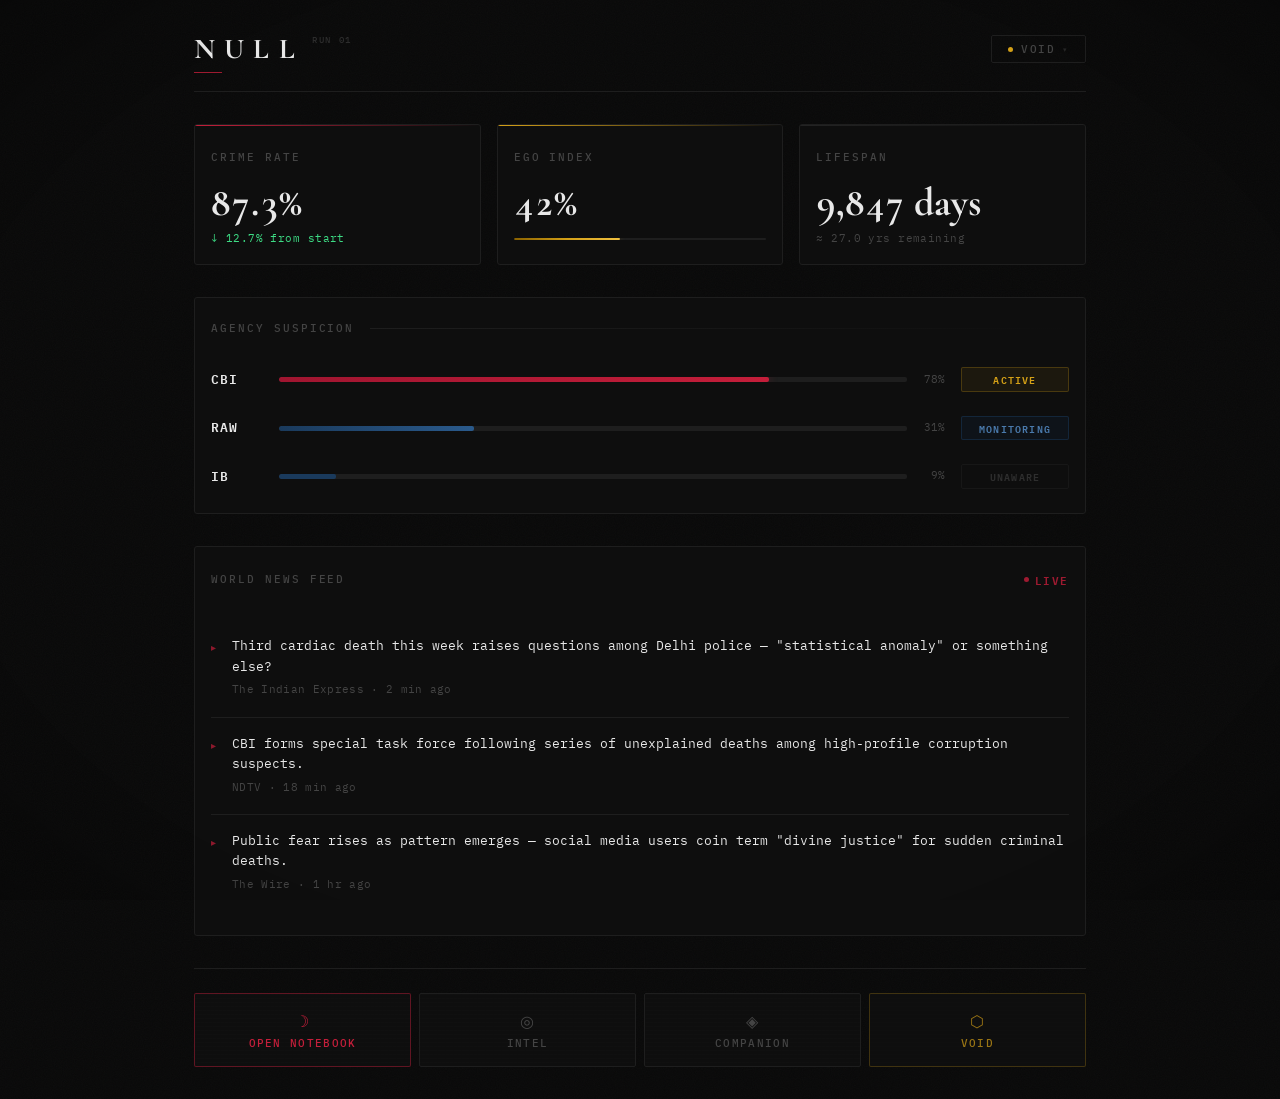
==== index.html @ f7ef2979 "init: project structure" ====
<!DOCTYPE html>
<html lang="en">

<head>
  <meta charset="UTF-8">
  <meta name="viewport" content="width=device-width, initial-scale=1.0">
  <meta name="description"
    content="NULL — A browser-based psychological thriller. Discover the notebook that kills. Reduce global crime. Evade the world's intelligence agencies.">
  <title>NULL — A Notebook Thriller</title>

  <!-- Preconnect for Google Fonts -->
  <link rel="preconnect" href="https://fonts.googleapis.com">
  <link rel="preconnect" href="https://fonts.gstatic.com" crossorigin>

  <!-- Stylesheets -->
  <link rel="stylesheet" href="style/main.css">
  <link rel="stylesheet" href="style/dashboard.css">
  <link rel="stylesheet" href="style/notebook.css">
  <link rel="stylesheet" href="style/intel.css">

  <!-- Inline SVG favicon — N in crimson on near-black -->
  <link rel="icon"
    href="data:image/svg+xml,<svg xmlns='http://www.w3.org/2000/svg' viewBox='0 0 32 32'><rect width='32' height='32' rx='3' fill='%23080808'/><text x='50%25' y='56%25' dominant-baseline='middle' text-anchor='middle' font-family='Georgia,serif' font-size='20' font-weight='700' fill='%23C41E3A'>N</text></svg>">
</head>

<body>

  <!-- ===================================================================
       Eyes Deal Timer — persistent, only visible when active
       =================================================================== -->
  <div id="eyes-timer" class="eyes-timer" aria-live="assertive" aria-label="Eyes Deal countdown"></div>

  <!-- ===================================================================
       SCREEN 1 — THE DASHBOARD
       GDD Section 5.2
       =================================================================== -->
  <main id="dashboard-screen" class="dashboard screen" aria-label="Dashboard">

    <!-- Top Bar -->
    <header class="dashboard__topbar">
      <h1 class="dashboard__title">
        NULL
        <span class="dashboard__run-tag">RUN 01</span>
      </h1>
      <button id="void-btn" class="dashboard__void-btn" aria-label="Consult Void">
        <span class="dashboard__void-indicator" aria-hidden="true"></span>
        VOID
        <span aria-hidden="true" style="opacity:0.5; font-size:0.6em;">▾</span>
      </button>
    </header>

    <!-- Stat Cards Row -->
    <section class="dashboard__stats" aria-label="World state indicators">
      <!-- Crime Rate -->
      <div id="stat-crime" class="stat-card stat-card--crime">
        <div class="stat-card__label">Crime Rate</div>
        <div class="stat-card__value" id="crime-rate-value">—</div>
        <div class="stat-card__trend" id="crime-rate-trend"></div>
      </div>

      <!-- Ego Index -->
      <div id="stat-ego" class="stat-card stat-card--ego">
        <div class="stat-card__label">Ego Index</div>
        <div class="stat-card__value" id="ego-index-value">—</div>
        <div class="stat-card__bar">
          <div class="stat-card__bar-fill stat-card__bar-fill--ego" id="ego-bar-fill" style="width: 0%"
            role="progressbar" aria-valuenow="0" aria-valuemin="0" aria-valuemax="100" aria-label="Ego index level">
          </div>
        </div>
      </div>

      <!-- Lifespan -->
      <div id="stat-lifespan" class="stat-card stat-card--lifespan">
        <div class="stat-card__label">Lifespan</div>
        <div class="stat-card__value" id="lifespan-value">—</div>
        <div class="stat-card__trend" id="lifespan-trend"></div>
      </div>
    </section>

    <!-- Agency Suspicion Panel -->
    <section class="dashboard__agencies" aria-label="Agency suspicion levels">
      <div class="dashboard__agencies-header">
        <h2 class="section-label">Agency Suspicion</h2>
      </div>
      <div class="agency-list" id="agency-list" aria-label="Agency status list">
        <!-- Populated by dashboard.js -->
      </div>
    </section>

    <!-- World News Feed -->
    <section class="dashboard__newsfeed" aria-label="World news feed">
      <div class="dashboard__newsfeed-header">
        <h2 class="section-label">World News Feed</h2>
        <div class="dashboard__newsfeed-live" role="status" aria-live="polite">
          <span class="dashboard__newsfeed-live-dot" aria-hidden="true"></span>
          Live
        </div>
      </div>
      <div class="news-list" id="news-list" aria-label="News items">
        <!-- Populated by dashboard.js -->
      </div>
    </section>

    <!-- Bottom Navigation -->
    <nav class="dashboard__nav" aria-label="Game navigation">
      <button id="nav-notebook" class="dashboard__nav-btn dashboard__nav-btn--primary">
        <span class="dashboard__nav-btn-icon" aria-hidden="true">☽</span>
        Open Notebook
      </button>
      <button id="nav-intel" class="dashboard__nav-btn">
        <span class="dashboard__nav-btn-icon" aria-hidden="true">◎</span>
        Intel
      </button>
      <button id="nav-companion" class="dashboard__nav-btn">
        <span class="dashboard__nav-btn-icon" aria-hidden="true">◈</span>
        Companion
      </button>
      <button id="nav-void" class="dashboard__nav-btn dashboard__nav-btn--gold">
        <span class="dashboard__nav-btn-icon" aria-hidden="true">⬡</span>
        Void
      </button>
    </nav>

  </main>

  <!-- Scripts — all modules so ES6 imports/exports work correctly -->
  <script type="module" src="engine/gameState.js"></script>
  <script type="module" src="engine/agencyEngine.js"></script>
  <script type="module" src="engine/geminiEngine.js"></script>
  <script type="module" src="screens/dashboard.js"></script>
  <script type="module" src="screens/notebook.js"></script>
  <script type="module" src="screens/intel.js"></script>

</body>

</html>
---- style/main.css ----
/* ============================================================================
   NULL — Global Design Tokens & Base Styles
   GDD Section 5.1 — Color System & Typography
   ============================================================================ */

@import url('https://fonts.googleapis.com/css2?family=Cormorant+Garamond:ital,wght@0,300;0,400;0,600;0,700;1,400&family=IBM+Plex+Mono:wght@300;400;500;600&family=Noto+Serif+JP:wght@400;700&display=swap');

/* ---------------------------------------------------------------------------
   Design Tokens — GDD Section 5.1
   --------------------------------------------------------------------------- */

:root {
  /* Core palette */
  --color-bg:              #080808;
  --color-surface:         #0e0e0e;
  --color-surface-raised:  #161616;
  --color-surface-border:  #1e1e1e;
  --color-surface-border-bright: #2a2a2a;

  /* Accents */
  --color-accent-primary:   #C41E3A;
  --color-accent-secondary: #D4A017;
  --color-accent-glow:      rgba(196, 30, 58, 0.12);
  --color-gold-glow:        rgba(212, 160, 23, 0.10);

  /* Text */
  --color-text-primary:   #E8E8E8;
  --color-text-secondary: #999999;
  --color-text-muted:     #444444;
  --color-text-dim:       #2a2a2a;

  /* Semantic */
  --color-agency-blue:      #1A3A5C;
  --color-agency-blue-bright:#2a5a8c;
  --color-agency-blue-dim:  #0a1c2e;
  --color-safe-green:       #1A3A2A;
  --color-safe-green-text:  #3ddc84;
  --color-danger-red:       #C41E3A;
  --color-danger-red-dim:   rgba(196, 30, 58, 0.07);
  --color-warning-amber:    #D4A017;

  /* Eyes Deal Mode */
  --color-eyes-bg:     #0f0000;
  --color-eyes-accent: #FF0000;

  /* Typography */
  --font-heading:  'Cormorant Garamond', 'Georgia', serif;
  --font-body:     'IBM Plex Mono', 'Consolas', monospace;
  --font-notebook: 'Noto Serif JP', 'Georgia', serif;

  /* Type scale */
  --text-xs:   0.68rem;
  --text-sm:   0.8rem;
  --text-base: 0.88rem;
  --text-md:   1rem;
  --text-lg:   1.15rem;
  --text-xl:   1.4rem;
  --text-2xl:  1.8rem;
  --text-3xl:  2.5rem;
  --text-4xl:  3.2rem;

  /* Spacing */
  --space-xs:  4px;
  --space-sm:  8px;
  --space-md:  16px;
  --space-lg:  24px;
  --space-xl:  32px;
  --space-2xl: 48px;

  /* Radii */
  --radius-sm: 2px;
  --radius-md: 3px;
  --radius-lg: 6px;

  /* Transitions */
  --ease-out:        cubic-bezier(0.22, 1, 0.36, 1);
  --ease-in-back:    cubic-bezier(0.36, 0, 0.66, -0.56);
  --duration-fast:   120ms;
  --duration-base:   280ms;
  --duration-slow:   500ms;
  --duration-bar:    3000ms; /* GDD 5.3 suspicion bar animation */

  /* Z-index layers */
  --z-base:    1;
  --z-raised:  10;
  --z-overlay: 100;
  --z-modal:   1000;
}

/* ---------------------------------------------------------------------------
   Eyes Deal Mode — global override
   --------------------------------------------------------------------------- */

body.eyes-deal-active {
  --color-bg:             var(--color-eyes-bg);
  --color-accent-primary: var(--color-eyes-accent);
}

body.eyes-deal-active::before {
  content: '';
  position: fixed;
  inset: 0;
  pointer-events: none;
  z-index: var(--z-overlay);
  box-shadow: inset 0 0 180px 60px rgba(255, 0, 0, 0.09);
  animation: eyes-vignette-pulse 60s ease-in-out infinite;
}

@keyframes eyes-vignette-pulse {
  0%, 100% { box-shadow: inset 0 0 160px 50px rgba(255, 0, 0, 0.08); }
  50%       { box-shadow: inset 0 0 200px 80px rgba(255, 0, 0, 0.14); }
}

/* ---------------------------------------------------------------------------
   Reset & Base
   --------------------------------------------------------------------------- */

*, *::before, *::after {
  margin: 0;
  padding: 0;
  box-sizing: border-box;
}

html {
  font-size: 16px;
  -webkit-font-smoothing: antialiased;
  -moz-osx-font-smoothing: grayscale;
  text-rendering: optimizeLegibility;
}

body {
  font-family: var(--font-body);
  font-weight: 400;
  font-size: var(--text-base);
  line-height: 1.65;
  color: var(--color-text-primary);
  background-color: var(--color-bg);
  min-height: 100vh;
  overflow-x: hidden;
  /* Subtle noise grain over the entire page */
  background-image:
    url("data:image/svg+xml,%3Csvg xmlns='http://www.w3.org/2000/svg' width='256' height='256'%3E%3Cfilter id='n'%3E%3CfeTurbulence type='fractalNoise' baseFrequency='0.9' numOctaves='4' stitchTiles='stitch'/%3E%3C/filter%3E%3Crect width='256' height='256' filter='url(%23n)' opacity='0.028'/%3E%3C/svg%3E");
}

/* Persistent edge vignette — the world feels like it's closing in */
body::after {
  content: '';
  position: fixed;
  inset: 0;
  pointer-events: none;
  z-index: var(--z-overlay);
  background:
    radial-gradient(ellipse 100% 100% at 50% 50%,
      transparent 55%,
      rgba(0,0,0,0.55) 100%);
}

/* Scrollbar */
::-webkit-scrollbar        { width: 4px; }
::-webkit-scrollbar-track  { background: var(--color-bg); }
::-webkit-scrollbar-thumb  { background: var(--color-surface-border); border-radius: 2px; }
::-webkit-scrollbar-thumb:hover { background: var(--color-text-muted); }

/* Selection */
::selection {
  background: rgba(196, 30, 58, 0.35);
  color: var(--color-text-primary);
}

/* ---------------------------------------------------------------------------
   Typography
   --------------------------------------------------------------------------- */

h1, h2, h3, h4, h5, h6 {
  font-family: var(--font-heading);
  font-weight: 600;
  line-height: 1.2;
  color: var(--color-text-primary);
}

a {
  color: var(--color-accent-secondary);
  text-decoration: none;
  transition: color var(--duration-fast) var(--ease-out);
}
a:hover { color: var(--color-text-primary); }

/* ---------------------------------------------------------------------------
   Section label — shared across all panels
   --------------------------------------------------------------------------- */

.section-label {
  font-family: var(--font-body);
  font-weight: 500;
  font-size: var(--text-xs);
  text-transform: uppercase;
  letter-spacing: 0.18em;
  color: var(--color-text-muted);
  display: flex;
  align-items: center;
  gap: var(--space-md);
}

.section-label::after {
  content: '';
  flex: 1;
  height: 1px;
  background: linear-gradient(90deg, var(--color-surface-border), transparent);
}

/* ---------------------------------------------------------------------------
   Shared panel
   --------------------------------------------------------------------------- */

.panel {
  background: var(--color-surface);
  border: 1px solid var(--color-surface-border);
  border-radius: var(--radius-md);
  padding: var(--space-lg) var(--space-md);
  position: relative;
  overflow: hidden;
}

/* Subtle corner accent — top-left only for clinical asymmetry */
.panel::before {
  content: '';
  position: absolute;
  top: 0;
  left: 0;
  width: 40px;
  height: 1px;
  background: var(--color-surface-border-bright);
  pointer-events: none;
}

/* ---------------------------------------------------------------------------
   Buttons
   --------------------------------------------------------------------------- */

.btn {
  font-family: var(--font-body);
  font-weight: 500;
  font-size: var(--text-sm);
  letter-spacing: 0.08em;
  text-transform: uppercase;
  border: 1px solid var(--color-surface-border);
  background: var(--color-surface);
  color: var(--color-text-primary);
  padding: var(--space-sm) var(--space-lg);
  border-radius: var(--radius-sm);
  cursor: pointer;
  transition: all var(--duration-fast) var(--ease-out);
  position: relative;
  overflow: hidden;
}

.btn::after {
  content: '';
  position: absolute;
  inset: 0;
  background: linear-gradient(135deg, rgba(255,255,255,0.03) 0%, transparent 50%);
  pointer-events: none;
}

.btn:hover {
  border-color: var(--color-text-muted);
  background: var(--color-surface-raised);
}
.btn:active { transform: scale(0.98); }

.btn--primary {
  border-color: var(--color-accent-primary);
  color: var(--color-accent-primary);
}
.btn--primary:hover {
  background: var(--color-danger-red-dim);
  box-shadow: 0 0 12px rgba(196, 30, 58, 0.15);
}

.btn--gold {
  border-color: rgba(212, 160, 23, 0.4);
  color: var(--color-accent-secondary);
}
.btn--gold:hover {
  background: var(--color-gold-glow);
  box-shadow: 0 0 12px rgba(212, 160, 23, 0.12);
}

/* ---------------------------------------------------------------------------
   Screen transitions
   --------------------------------------------------------------------------- */

.screen {
  opacity: 0;
  animation: screen-fade-in var(--duration-slow) var(--ease-out) forwards;
}

@keyframes screen-fade-in {
  from { opacity: 0; transform: translateY(8px); }
  to   { opacity: 1; transform: translateY(0); }
}

/* ---------------------------------------------------------------------------
   Utility classes
   --------------------------------------------------------------------------- */

.visually-hidden {
  position: absolute;
  width: 1px;
  height: 1px;
  padding: 0;
  margin: -1px;
  overflow: hidden;
  clip: rect(0,0,0,0);
  border: 0;
}

/* Screen switching — toggled by JS navigation */
.hidden {
  display: none !important;
}

.text-accent  { color: var(--color-accent-primary); }
.text-gold    { color: var(--color-accent-secondary); }
.text-green   { color: var(--color-safe-green-text); }
.text-muted   { color: var(--color-text-muted); }
.text-dim     { color: var(--color-text-dim); }
---- style/dashboard.css ----
/* ============================================================================
   NULL — Dashboard Screen Styles
   GDD Section 5.2 — Screen 1 + Section 5.3 Micro-Interactions
   ============================================================================ */

/* ---------------------------------------------------------------------------
   Layout
   --------------------------------------------------------------------------- */

.dashboard {
  max-width: 940px;
  margin: 0 auto;
  padding: var(--space-xl) var(--space-lg);
  display: flex;
  flex-direction: column;
  gap: var(--space-xl);
  min-height: 100vh;
  position: relative;
  z-index: var(--z-base);
}

/* ---------------------------------------------------------------------------
   Topbar — NULL title + Void button
   --------------------------------------------------------------------------- */

.dashboard__topbar {
  display: flex;
  align-items: center;
  justify-content: space-between;
  padding-bottom: var(--space-lg);
  border-bottom: 1px solid var(--color-surface-border);
}

.dashboard__title {
  font-family: var(--font-heading);
  font-weight: 700;
  font-size: var(--text-2xl);
  letter-spacing: 0.32em;
  color: var(--color-text-primary);
  position: relative;
  /* Faint text shadow for depth */
  text-shadow: 0 0 40px rgba(232, 232, 232, 0.04);
}

/* Red underline — short, intentional */
.dashboard__title::before {
  content: '';
  position: absolute;
  bottom: -6px;
  left: 0;
  width: 28px;
  height: 1px;
  background: var(--color-accent-primary);
  opacity: 0.8;
}

/* Run indicator — top-right of the title */
.dashboard__run-tag {
  position: absolute;
  top: 2px;
  right: -48px;
  font-family: var(--font-body);
  font-size: 0.58rem;
  font-weight: 500;
  letter-spacing: 0.18em;
  text-transform: uppercase;
  color: var(--color-text-muted);
  opacity: 0.6;
}

/* Void button */
.dashboard__void-btn {
  display: flex;
  align-items: center;
  gap: var(--space-sm);
  font-family: var(--font-body);
  font-size: var(--text-xs);
  font-weight: 500;
  letter-spacing: 0.14em;
  color: var(--color-text-muted);
  background: transparent;
  border: 1px solid var(--color-surface-border);
  padding: 6px var(--space-md);
  border-radius: var(--radius-sm);
  cursor: pointer;
  transition: all var(--duration-fast) var(--ease-out);
  position: relative;
}

.dashboard__void-btn:hover {
  color: var(--color-accent-secondary);
  border-color: rgba(212, 160, 23, 0.35);
  background: var(--color-gold-glow);
  box-shadow: 0 0 16px rgba(212, 160, 23, 0.07);
}

/* GDD 5.3 — Void portrait blinks once slowly when Ego crosses threshold */
.dashboard__void-indicator {
  display: inline-block;
  width: 5px;
  height: 5px;
  background: var(--color-accent-secondary);
  border-radius: 50%;
  flex-shrink: 0;
  animation: void-blink 5s ease-in-out infinite;
}

@keyframes void-blink {
  0%, 80%, 100% { opacity: 1;   transform: scale(1); }
  88%           { opacity: 0;   transform: scale(0.6); }
  94%           { opacity: 0.5; transform: scale(0.8); }
}

/* ---------------------------------------------------------------------------
   Stat Cards — three columns
   GDD 5.2: Crime Rate | Ego Index | Lifespan
   --------------------------------------------------------------------------- */

.dashboard__stats {
  display: grid;
  grid-template-columns: repeat(3, 1fr);
  gap: var(--space-md);
}

.stat-card {
  background: var(--color-surface);
  border: 1px solid var(--color-surface-border);
  border-radius: var(--radius-md);
  padding: var(--space-lg) var(--space-md) var(--space-md);
  position: relative;
  overflow: hidden;
  transition: border-color var(--duration-fast) var(--ease-out),
              box-shadow var(--duration-fast) var(--ease-out);
}

.stat-card:hover {
  border-color: var(--color-surface-border-bright);
}

/* Accent top stripe — color-coded per stat */
.stat-card::before {
  content: '';
  position: absolute;
  top: 0;
  left: 0;
  right: 0;
  height: 1px;
  pointer-events: none;
}

.stat-card--crime::before  { background: linear-gradient(90deg, var(--color-accent-primary), transparent); }
.stat-card--ego::before    { background: linear-gradient(90deg, var(--color-accent-secondary), transparent); }
.stat-card--lifespan::before { background: linear-gradient(90deg, var(--color-text-muted), transparent); opacity: 0.4; }

/* Subtle inner glow on hover */
.stat-card--crime:hover {
  box-shadow: inset 0 0 30px rgba(196, 30, 58, 0.04);
}
.stat-card--ego:hover {
  box-shadow: inset 0 0 30px rgba(212, 160, 23, 0.04);
}

.stat-card__label {
  font-family: var(--font-body);
  font-weight: 500;
  font-size: var(--text-xs);
  text-transform: uppercase;
  letter-spacing: 0.18em;
  color: var(--color-text-muted);
  margin-bottom: var(--space-md);
}

/* Primary number — Cormorant Garamond for death-record elegance */
.stat-card__value {
  font-family: var(--font-heading);
  font-weight: 700;
  font-size: var(--text-3xl);
  line-height: 1;
  color: var(--color-text-primary);
  margin-bottom: var(--space-sm);
  /* Tabular figures for clean alignment */
  font-variant-numeric: tabular-nums;
}

/* Trend line beneath the number */
.stat-card__trend {
  font-family: var(--font-body);
  font-size: var(--text-xs);
  font-weight: 400;
  letter-spacing: 0.04em;
}

.stat-card__trend--down    { color: var(--color-safe-green-text); }
.stat-card__trend--up      { color: var(--color-accent-primary); }
.stat-card__trend--neutral { color: var(--color-text-muted); }

/* Ego bar — thin, gold, 3s transition per GDD 5.3 */
.stat-card__bar {
  margin-top: var(--space-md);
  height: 2px;
  background: var(--color-surface-border);
  border-radius: 1px;
  overflow: hidden;
}

.stat-card__bar-fill {
  height: 100%;
  border-radius: 1px;
  width: 0%;
  transition: width var(--duration-bar) var(--ease-out);
}

.stat-card__bar-fill--ego {
  background: linear-gradient(90deg, #8a6200, var(--color-accent-secondary), #f0c040);
  box-shadow: 0 0 6px rgba(212, 160, 23, 0.4);
}

/* ---------------------------------------------------------------------------
   Agency Suspicion Panel
   --------------------------------------------------------------------------- */

.dashboard__agencies {
  background: var(--color-surface);
  border: 1px solid var(--color-surface-border);
  border-radius: var(--radius-md);
  padding: var(--space-lg) var(--space-md);
  position: relative;
  overflow: hidden;
}

.dashboard__agencies-header {
  margin-bottom: var(--space-xl);
}

.agency-list {
  display: flex;
  flex-direction: column;
  gap: var(--space-lg);
}

/* Three-column grid: name | bar+percent | status */
.agency-row {
  display: grid;
  grid-template-columns: 52px 1fr 108px;
  align-items: center;
  gap: var(--space-md);
  position: relative;
}

/* Subtle hover state — entire row brightens slightly */
.agency-row::after {
  content: '';
  position: absolute;
  inset: -8px -12px;
  border-radius: var(--radius-md);
  background: transparent;
  transition: background var(--duration-fast) var(--ease-out);
  pointer-events: none;
}

.agency-row:hover::after {
  background: rgba(255,255,255,0.012);
}

.agency-row__name {
  font-family: var(--font-body);
  font-weight: 600;
  font-size: var(--text-sm);
  letter-spacing: 0.08em;
  color: var(--color-text-primary);
}

.agency-row__bar-container {
  display: flex;
  align-items: center;
  gap: var(--space-sm);
}

/* The track */
.agency-row__bar {
  flex: 1;
  height: 5px;
  background: var(--color-surface-border);
  border-radius: 2px;
  overflow: hidden;
  position: relative;
}

/* The fill — starts at 0%, transitions to target over 3s (GDD 5.3) */
.agency-row__bar-fill {
  height: 100%;
  width: 0%;
  border-radius: 2px;
  /* GDD 5.3: "animate upward over 3 seconds after kill" */
  transition: width var(--duration-bar) var(--ease-out);
  position: relative;
}

/* Shimmer on the bar fill — makes it feel alive */
.agency-row__bar-fill::after {
  content: '';
  position: absolute;
  top: 0;
  left: -100%;
  width: 100%;
  height: 100%;
  background: linear-gradient(90deg, transparent, rgba(255,255,255,0.12), transparent);
  animation: bar-shimmer 4s ease-in-out infinite;
  animation-delay: 3s; /* starts after the fill transition finishes */
}

@keyframes bar-shimmer {
  0%   { left: -100%; }
  50%  { left: 100%; }
  100% { left: 100%; }
}

/* Intensity-based fill colours */
.agency-row__bar-fill--low {
  background: var(--color-agency-blue);
}
.agency-row__bar-fill--medium {
  background: linear-gradient(90deg, var(--color-agency-blue), var(--color-agency-blue-bright));
}
.agency-row__bar-fill--high {
  background: linear-gradient(90deg, var(--color-agency-blue-bright), #c46030);
  box-shadow: 0 0 8px rgba(196, 96, 48, 0.3);
}
.agency-row__bar-fill--critical {
  background: linear-gradient(90deg, #a01530, var(--color-accent-primary));
  box-shadow: 0 0 10px rgba(196, 30, 58, 0.4);
}

/* Critical bar pulses gently */
.agency-row__bar-fill--critical {
  animation: bar-critical-pulse 2.5s ease-in-out infinite;
  animation-delay: 3.2s;
}

@keyframes bar-critical-pulse {
  0%, 100% { opacity: 1; }
  50%       { opacity: 0.75; }
}

.agency-row__percent {
  font-family: var(--font-body);
  font-size: var(--text-xs);
  font-weight: 400;
  color: var(--color-text-muted);
  min-width: 30px;
  text-align: right;
  font-variant-numeric: tabular-nums;
}

/* Status badge */
.agency-row__status {
  font-family: var(--font-body);
  font-size: 0.62rem;
  font-weight: 600;
  letter-spacing: 0.12em;
  text-transform: uppercase;
  padding: 3px var(--space-sm);
  border-radius: var(--radius-sm);
  text-align: center;
  border: 1px solid;
  white-space: nowrap;
}

.agency-row__status--UNAWARE {
  color: var(--color-text-muted);
  border-color: var(--color-surface-border);
  background: transparent;
  opacity: 0.6;
}

.agency-row__status--MONITORING {
  color: #4a7aac;
  border-color: rgba(26, 58, 92, 0.5);
  background: rgba(26, 58, 92, 0.15);
}

.agency-row__status--ACTIVE {
  color: var(--color-warning-amber);
  border-color: rgba(212, 160, 23, 0.25);
  background: rgba(212, 160, 23, 0.07);
}

.agency-row__status--HUNTING {
  color: #e03355;
  border-color: rgba(196, 30, 58, 0.3);
  background: rgba(196, 30, 58, 0.08);
}

/* CLOSING IN — the most dangerous state. Red glow, pulsing. GDD 5.3. */
.agency-row__status--CLOSING_IN {
  color: #ff4466;
  border-color: rgba(255, 68, 102, 0.4);
  background: rgba(255, 68, 102, 0.10);
  animation: closing-in-pulse 1.8s ease-in-out infinite;
  box-shadow: 0 0 8px rgba(255, 68, 102, 0.2);
}

@keyframes closing-in-pulse {
  0%, 100% { opacity: 1; box-shadow: 0 0 8px rgba(255, 68, 102, 0.2); }
  50%       { opacity: 0.7; box-shadow: 0 0 0px rgba(255, 68, 102, 0); }
}

/* ---------------------------------------------------------------------------
   News Feed
   GDD 5.3: Items fade in one word at a time — teleprinter effect
   --------------------------------------------------------------------------- */

.dashboard__newsfeed {
  background: var(--color-surface);
  border: 1px solid var(--color-surface-border);
  border-radius: var(--radius-md);
  padding: var(--space-lg) var(--space-md);
  flex: 1;
  position: relative;
  overflow: hidden;
}

.dashboard__newsfeed-header {
  display: flex;
  align-items: center;
  justify-content: space-between;
  margin-bottom: var(--space-xl);
}

/* LIVE indicator */
.dashboard__newsfeed-live {
  display: flex;
  align-items: center;
  gap: 6px;
  font-family: var(--font-body);
  font-size: var(--text-xs);
  font-weight: 600;
  letter-spacing: 0.14em;
  text-transform: uppercase;
  color: var(--color-accent-primary);
  opacity: 0.8;
}

.dashboard__newsfeed-live-dot {
  width: 5px;
  height: 5px;
  background: var(--color-accent-primary);
  border-radius: 50%;
  animation: live-ripple 2.4s ease-in-out infinite;
}

@keyframes live-ripple {
  0%, 100% { opacity: 1;   box-shadow: 0 0 0 0px rgba(196, 30, 58, 0.5); }
  60%       { opacity: 0.6; box-shadow: 0 0 0 5px rgba(196, 30, 58, 0); }
}

.news-list {
  display: flex;
  flex-direction: column;
}

/* Each news item fades in as a whole container — 
   the teleprinter word-by-word is done on the headline spans (via JS) */
.news-item {
  padding: var(--space-md) 0;
  border-bottom: 1px solid var(--color-surface-border);
  display: flex;
  gap: var(--space-md);
  position: relative;
}

.news-item:last-child {
  border-bottom: none;
}

/* The ▸ marker */
.news-item__marker {
  color: var(--color-accent-primary);
  font-size: 0.6rem;
  margin-top: 4px;
  flex-shrink: 0;
  opacity: 0.7;
}

.news-item__content {
  flex: 1;
  min-width: 0;
}

/* Headline text — words are wrapped in <span class="news-word"> by JS
   each word fades in sequentially */
.news-item__headline {
  font-family: var(--font-body);
  font-size: var(--text-sm);
  font-weight: 400;
  color: var(--color-text-primary);
  line-height: 1.6;
  /* Slight left-margin inside quote renders at 0.9 line-height */
}

/* Individual word span — injected by JS for teleprinter effect */
.news-word {
  display: inline;
  opacity: 0;
  animation: word-appear 80ms ease-out forwards;
}

@keyframes word-appear {
  from { opacity: 0; }
  to   { opacity: 1; }
}

/* Source + timestamp */
.news-item__meta {
  font-family: var(--font-body);
  font-size: var(--text-xs);
  color: var(--color-text-muted);
  margin-top: var(--space-xs);
  letter-spacing: 0.03em;
}

/* New item push — items entering from top (post-kill) */
.news-item--new {
  animation: news-push-in 0.5s var(--ease-out) forwards;
}

@keyframes news-push-in {
  from { opacity: 0; transform: translateY(-8px); max-height: 0; }
  to   { opacity: 1; transform: translateY(0);    max-height: 120px; }
}

/* ---------------------------------------------------------------------------
   Bottom Navigation
   --------------------------------------------------------------------------- */

.dashboard__nav {
  display: grid;
  grid-template-columns: repeat(4, 1fr);
  gap: var(--space-sm);
  padding-top: var(--space-lg);
  border-top: 1px solid var(--color-surface-border);
}

.dashboard__nav-btn {
  font-family: var(--font-body);
  font-weight: 500;
  font-size: var(--text-xs);
  letter-spacing: 0.12em;
  text-transform: uppercase;
  text-align: center;
  border: 1px solid var(--color-surface-border);
  background: var(--color-surface);
  color: var(--color-text-muted);
  padding: var(--space-md) var(--space-sm);
  border-radius: var(--radius-sm);
  cursor: pointer;
  transition: all var(--duration-fast) var(--ease-out);
  position: relative;
}

/* Scan-line micro-texture on nav buttons */
.dashboard__nav-btn::before {
  content: '';
  position: absolute;
  inset: 0;
  border-radius: var(--radius-sm);
  background: repeating-linear-gradient(
    0deg,
    transparent,
    transparent 3px,
    rgba(255,255,255,0.008) 3px,
    rgba(255,255,255,0.008) 4px
  );
  pointer-events: none;
}

.dashboard__nav-btn:hover {
  color: var(--color-text-primary);
  border-color: var(--color-surface-border-bright);
  background: var(--color-surface-raised);
}

.dashboard__nav-btn:active {
  transform: scale(0.97);
  transition-duration: 60ms;
}

/* Open Notebook — most important button: crimson, never bold-red */
.dashboard__nav-btn--primary {
  border-color: rgba(196, 30, 58, 0.45);
  color: var(--color-accent-primary);
}

.dashboard__nav-btn--primary:hover {
  background: rgba(196, 30, 58, 0.07);
  border-color: var(--color-accent-primary);
  /* Cold white icon — not exciting, intentional per GDD */
  color: var(--color-text-primary);
  box-shadow: 0 0 16px rgba(196, 30, 58, 0.10);
}

/* Void — gold */
.dashboard__nav-btn--gold {
  color: rgba(212, 160, 23, 0.7);
  border-color: rgba(212, 160, 23, 0.25);
}

.dashboard__nav-btn--gold:hover {
  background: rgba(212, 160, 23, 0.05);
  border-color: rgba(212, 160, 23, 0.5);
  color: var(--color-accent-secondary);
  box-shadow: 0 0 14px rgba(212, 160, 23, 0.09);
}

.dashboard__nav-btn-icon {
  display: block;
  font-size: var(--text-md);
  margin-bottom: var(--space-xs);
  line-height: 1.4;
}

/* ---------------------------------------------------------------------------
   Eyes Deal Timer — persistent when active, top-right
   --------------------------------------------------------------------------- */

.eyes-timer {
  position: fixed;
  top: var(--space-md);
  right: var(--space-md);
  font-family: var(--font-body);
  font-weight: 600;
  font-size: var(--text-sm);
  color: var(--color-eyes-accent);
  background: rgba(15, 0, 0, 0.92);
  border: 1px solid rgba(255, 0, 0, 0.25);
  padding: 5px var(--space-md);
  border-radius: var(--radius-sm);
  z-index: var(--z-overlay);
  display: none;
  letter-spacing: 0.16em;
  backdrop-filter: blur(4px);
}

body.eyes-deal-active .eyes-timer { display: block; }

/* ---------------------------------------------------------------------------
   Mobile responsive — GDD Section 5.4
   --------------------------------------------------------------------------- */

@media (max-width: 768px) {
  .dashboard {
    padding: var(--space-lg) var(--space-md);
    gap: var(--space-lg);
  }

  .dashboard__stats {
    grid-template-columns: 1fr;
    gap: var(--space-sm);
  }

  .stat-card {
    padding: var(--space-md);
  }

  .stat-card__value {
    font-size: var(--text-2xl);
  }

  .agency-row {
    grid-template-columns: 48px 1fr 90px;
    gap: var(--space-sm);
  }

  .dashboard__nav {
    gap: var(--space-xs);
  }

  .dashboard__nav-btn {
    padding: var(--space-sm) var(--space-xs);
    font-size: 0.62rem;
    letter-spacing: 0.08em;
  }
}

@media (max-width: 480px) {
  .dashboard {
    padding: var(--space-md) var(--space-sm);
  }

  .dashboard__title {
    font-size: var(--text-xl);
    letter-spacing: 0.24em;
  }

  .agency-row {
    grid-template-columns: 40px 1fr;
    gap: var(--space-xs);
    grid-template-rows: auto auto;
  }

  .agency-row__status {
    grid-column: 2;
    text-align: left;
    width: fit-content;
  }

  .dashboard__nav {
    grid-template-columns: 1fr 1fr;
    gap: var(--space-xs);
  }
}
---- style/notebook.css ----
/* ============================================================================
   NULL — Null Book Screen Styles
   GDD Section 5.2 — Screen 2: The Null Book
   GDD Section 2.3 — Kill System
   ============================================================================ */

/* ---------------------------------------------------------------------------
   Screen layout
   --------------------------------------------------------------------------- */

.notebook-screen {
  max-width: 940px;
  margin: 0 auto;
  padding: var(--space-xl) var(--space-lg);
  display: flex;
  flex-direction: column;
  gap: var(--space-xl);
  min-height: 100vh;
  position: relative;
  z-index: var(--z-base);
}

/* Hidden state — toggled by JS */
.notebook-screen.hidden {
  display: none;
}

/* ---------------------------------------------------------------------------
   Topbar — Back + title
   --------------------------------------------------------------------------- */

.notebook__topbar {
  display: flex;
  align-items: center;
  justify-content: space-between;
  padding-bottom: var(--space-lg);
  border-bottom: 1px solid var(--color-surface-border);
}

.notebook__back-btn {
  display: flex;
  align-items: center;
  gap: var(--space-sm);
  font-family: var(--font-body);
  font-size: var(--text-xs);
  font-weight: 500;
  letter-spacing: 0.14em;
  text-transform: uppercase;
  color: var(--color-text-muted);
  background: transparent;
  border: 1px solid var(--color-surface-border);
  padding: 6px var(--space-md);
  border-radius: var(--radius-sm);
  cursor: pointer;
  transition: all var(--duration-fast) var(--ease-out);
}

.notebook__back-btn:hover {
  color: var(--color-text-primary);
  border-color: var(--color-surface-border-bright);
  background: var(--color-surface-raised);
}

.notebook__back-btn:active {
  transform: scale(0.97);
  transition-duration: 60ms;
}

.notebook__title {
  font-family: var(--font-heading);
  font-weight: 700;
  font-size: var(--text-2xl);
  letter-spacing: 0.26em;
  color: var(--color-text-primary);
  text-shadow: 0 0 40px rgba(232, 232, 232, 0.04);
  position: relative;
}

/* Blood-red underline */
.notebook__title::before {
  content: '';
  position: absolute;
  bottom: -6px;
  left: 0;
  width: 28px;
  height: 1px;
  background: var(--color-accent-primary);
  opacity: 0.8;
}

.notebook__kill-count {
  font-family: var(--font-body);
  font-size: var(--text-xs);
  font-weight: 500;
  letter-spacing: 0.18em;
  color: var(--color-text-muted);
  opacity: 0.6;
  text-transform: uppercase;
}

/* ---------------------------------------------------------------------------
   The Book — main parchment panel
   --------------------------------------------------------------------------- */

.null-book {
  background: var(--color-surface);
  border: 1px solid var(--color-surface-border);
  border-radius: var(--radius-md);
  padding: var(--space-2xl) var(--space-xl);
  position: relative;
  overflow: hidden;
  flex: 1;
}

/* Top-left corner accent */
.null-book::before {
  content: '';
  position: absolute;
  top: 0;
  left: 0;
  width: 60px;
  height: 1px;
  background: var(--color-accent-primary);
  opacity: 0.35;
  pointer-events: none;
}

/* Subtle vertical left-border rule — spine of the book */
.null-book::after {
  content: '';
  position: absolute;
  top: 0;
  left: var(--space-xl);
  bottom: 0;
  width: 1px;
  background: linear-gradient(
    to bottom,
    transparent,
    rgba(196, 30, 58, 0.06) 15%,
    rgba(196, 30, 58, 0.06) 85%,
    transparent
  );
  pointer-events: none;
}

/* Book form content */
.null-book__form {
  display: flex;
  flex-direction: column;
  gap: var(--space-xl);
  position: relative;
  z-index: 1;
}

/* ---------------------------------------------------------------------------
   Section headers within book
   --------------------------------------------------------------------------- */

.book__section-label {
  font-family: var(--font-body);
  font-weight: 500;
  font-size: var(--text-xs);
  text-transform: uppercase;
  letter-spacing: 0.2em;
  color: var(--color-text-muted);
  margin-bottom: var(--space-md);
  display: flex;
  align-items: center;
  gap: var(--space-md);
}

.book__section-label::after {
  content: '';
  flex: 1;
  height: 1px;
  background: linear-gradient(90deg, var(--color-surface-border), transparent);
}

/* ---------------------------------------------------------------------------
   Name Input Field — the central kill action
   GDD 2.3: "player writes a name in the Null Book"
   --------------------------------------------------------------------------- */

.name-input-block {
  display: flex;
  flex-direction: column;
  gap: var(--space-sm);
}

.name-input-wrapper {
  position: relative;
}

.name-input {
  width: 100%;
  background: transparent;
  border: none;
  border-bottom: 1px solid var(--color-surface-border-bright);
  padding: var(--space-md) 0;
  font-family: var(--font-notebook);
  font-size: var(--text-3xl);
  font-weight: 400;
  color: var(--color-text-primary);
  letter-spacing: 0.04em;
  outline: none;
  caret-color: var(--color-accent-primary);
  transition: border-color var(--duration-base) var(--ease-out);
  /* Slight italic — pen writing feel */
  font-style: italic;
}

.name-input::placeholder {
  color: var(--color-text-dim);
  font-style: italic;
  font-weight: 300;
}

.name-input:focus {
  border-color: rgba(196, 30, 58, 0.4);
}

/* The writing pulse line beneath the cursor */
.name-input-underline {
  position: absolute;
  bottom: 0;
  left: 0;
  height: 1px;
  width: 0%;
  background: var(--color-accent-primary);
  transition: width var(--duration-slow) var(--ease-out);
  pointer-events: none;
}

.name-input:focus ~ .name-input-underline {
  width: 100%;
}

/* Crimson ink drop — decorative, appears when name has value */
.name-input-inkdrop {
  position: absolute;
  right: 0;
  bottom: var(--space-md);
  width: 6px;
  height: 6px;
  background: var(--color-accent-primary);
  border-radius: 50%;
  opacity: 0;
  transform: scale(0);
  transition: opacity var(--duration-base), transform var(--duration-base) var(--ease-out);
  pointer-events: none;
}

.name-input-wrapper.has-value .name-input-inkdrop {
  opacity: 0.7;
  transform: scale(1);
}

/* ---------------------------------------------------------------------------
   Identity Confirm Panel
   GDD 2.3: Target type selection — affects crimeRateDelta range
   --------------------------------------------------------------------------- */

.identity-panel {
  display: flex;
  flex-direction: column;
  gap: var(--space-md);
}

.identity-chips {
  display: flex;
  gap: var(--space-sm);
  flex-wrap: wrap;
}

.identity-chip {
  font-family: var(--font-body);
  font-size: var(--text-xs);
  font-weight: 500;
  letter-spacing: 0.12em;
  text-transform: uppercase;
  padding: var(--space-sm) var(--space-md);
  background: var(--color-surface-raised);
  border: 1px solid var(--color-surface-border);
  border-radius: var(--radius-sm);
  color: var(--color-text-muted);
  cursor: pointer;
  transition: all var(--duration-fast) var(--ease-out);
  position: relative;
  overflow: hidden;
  user-select: none;
}

.identity-chip::before {
  content: '';
  position: absolute;
  inset: 0;
  background: linear-gradient(135deg, rgba(255,255,255,0.02) 0%, transparent 50%);
  pointer-events: none;
}

.identity-chip:hover {
  color: var(--color-text-primary);
  border-color: var(--color-surface-border-bright);
}

.identity-chip:active {
  transform: scale(0.97);
  transition-duration: 60ms;
}

.identity-chip--selected {
  background: rgba(196, 30, 58, 0.08);
  border-color: rgba(196, 30, 58, 0.4);
  color: var(--color-accent-primary);
}

.identity-chip--selected.identity-chip--petty {
  background: rgba(26, 58, 92, 0.15);
  border-color: rgba(42, 90, 140, 0.5);
  color: #4a7aac;
}

.identity-chip--selected.identity-chip--official {
  background: rgba(212, 160, 23, 0.07);
  border-color: rgba(212, 160, 23, 0.35);
  color: var(--color-warning-amber);
}

.identity-chip--selected.identity-chip--systemic {
  background: rgba(196, 30, 58, 0.08);
  border-color: rgba(196, 30, 58, 0.4);
  color: var(--color-accent-primary);
}

/* Crime rate preview — shown when type is selected */
.identity-preview {
  font-family: var(--font-body);
  font-size: var(--text-xs);
  color: var(--color-text-muted);
  padding: var(--space-sm) var(--space-md);
  background: var(--color-surface-raised);
  border-left: 2px solid var(--color-surface-border);
  border-radius: 0 var(--radius-sm) var(--radius-sm) 0;
  opacity: 0;
  transform: translateX(-4px);
  transition: opacity var(--duration-base) var(--ease-out),
              transform var(--duration-base) var(--ease-out);
}

.identity-preview.visible {
  opacity: 1;
  transform: translateX(0);
}

.identity-preview strong {
  color: var(--color-safe-green-text);
  font-weight: 600;
}

/* ---------------------------------------------------------------------------
   Cause of Death Selector
   GDD 2.3: kill method — heartAttack | accident | publicDeath | manipulated
   --------------------------------------------------------------------------- */

.cause-selector {
  display: flex;
  flex-direction: column;
  gap: var(--space-md);
}

.cause-options {
  display: grid;
  grid-template-columns: repeat(2, 1fr);
  gap: var(--space-sm);
}

.cause-option {
  background: var(--color-surface-raised);
  border: 1px solid var(--color-surface-border);
  border-radius: var(--radius-md);
  padding: var(--space-md);
  cursor: pointer;
  transition: all var(--duration-fast) var(--ease-out);
  text-align: left;
  position: relative;
  overflow: hidden;
}

.cause-option::before {
  content: '';
  position: absolute;
  top: 0;
  left: 0;
  right: 0;
  height: 1px;
  opacity: 0;
  transition: opacity var(--duration-fast);
  pointer-events: none;
}

.cause-option:hover {
  border-color: var(--color-surface-border-bright);
  background: var(--color-surface);
}

.cause-option:active {
  transform: scale(0.98);
}

.cause-option--selected {
  border-color: rgba(196, 30, 58, 0.35);
  background: rgba(196, 30, 58, 0.05);
}

.cause-option--selected::before {
  background: linear-gradient(90deg, var(--color-accent-primary), transparent);
  opacity: 0.6;
}

/* Method-specific selection colours */
.cause-option[data-method="heartAttack"].cause-option--selected {
  border-color: rgba(196, 30, 58, 0.35);
  background: rgba(196, 30, 58, 0.05);
}
.cause-option[data-method="heartAttack"].cause-option--selected::before {
  background: linear-gradient(90deg, var(--color-accent-primary), transparent);
}

.cause-option[data-method="accident"].cause-option--selected {
  border-color: rgba(212, 160, 23, 0.35);
  background: rgba(212, 160, 23, 0.05);
}
.cause-option[data-method="accident"].cause-option--selected .cause-option__icon,
.cause-option[data-method="accident"].cause-option--selected .cause-option__name {
  color: var(--color-warning-amber);
}
.cause-option[data-method="accident"].cause-option--selected::before {
  background: linear-gradient(90deg, var(--color-warning-amber), transparent);
}

.cause-option[data-method="publicDeath"].cause-option--selected {
  border-color: rgba(224, 51, 85, 0.35);
  background: rgba(224, 51, 85, 0.05);
}
.cause-option[data-method="publicDeath"].cause-option--selected .cause-option__icon,
.cause-option[data-method="publicDeath"].cause-option--selected .cause-option__name {
  color: #e03355;
}
.cause-option[data-method="publicDeath"].cause-option--selected::before {
  background: linear-gradient(90deg, #e03355, transparent);
}

.cause-option[data-method="manipulated"].cause-option--selected {
  border-color: rgba(74, 122, 172, 0.4);
  background: rgba(26, 58, 92, 0.12);
}
.cause-option[data-method="manipulated"].cause-option--selected .cause-option__icon,
.cause-option[data-method="manipulated"].cause-option--selected .cause-option__name {
  color: #4a7aac;
}
.cause-option[data-method="manipulated"].cause-option--selected::before {
  background: linear-gradient(90deg, #4a7aac, transparent);
}

.cause-option__icon {
  font-size: var(--text-xl);
  margin-bottom: var(--space-sm);
  display: block;
  color: var(--color-text-muted);
  transition: color var(--duration-fast);
  line-height: 1;
}

.cause-option__name {
  font-family: var(--font-body);
  font-weight: 600;
  font-size: var(--text-sm);
  letter-spacing: 0.1em;
  text-transform: uppercase;
  color: var(--color-text-primary);
  margin-bottom: 3px;
  transition: color var(--duration-fast);
}

.cause-option__desc {
  font-family: var(--font-body);
  font-size: var(--text-xs);
  color: var(--color-text-muted);
  line-height: 1.5;
}

/* Risk badge */
.cause-option__risk {
  position: absolute;
  top: var(--space-sm);
  right: var(--space-sm);
  font-family: var(--font-body);
  font-size: 0.6rem;
  font-weight: 600;
  letter-spacing: 0.1em;
  text-transform: uppercase;
  padding: 2px 6px;
  border-radius: var(--radius-sm);
  border: 1px solid;
}

.cause-option__risk--low {
  color: var(--color-safe-green-text);
  border-color: rgba(61, 221, 132, 0.2);
  background: rgba(26, 58, 42, 0.3);
}
.cause-option__risk--med {
  color: var(--color-warning-amber);
  border-color: rgba(212, 160, 23, 0.25);
  background: rgba(212, 160, 23, 0.07);
}
.cause-option__risk--high {
  color: #e03355;
  border-color: rgba(196, 30, 58, 0.3);
  background: rgba(196, 30, 58, 0.08);
}

/* ---------------------------------------------------------------------------
   Time & Final Actions inputs
   GDD 2.3: Optional fields per kill
   --------------------------------------------------------------------------- */

.details-row {
  display: grid;
  grid-template-columns: 1fr 2fr;
  gap: var(--space-md);
}

.field-block {
  display: flex;
  flex-direction: column;
  gap: var(--space-sm);
}

.field-label {
  font-family: var(--font-body);
  font-size: var(--text-xs);
  font-weight: 500;
  letter-spacing: 0.18em;
  text-transform: uppercase;
  color: var(--color-text-muted);
}

.field-input,
.field-textarea {
  background: transparent;
  border: none;
  border-bottom: 1px solid var(--color-surface-border);
  padding: var(--space-sm) 0;
  font-family: var(--font-body);
  font-size: var(--text-sm);
  color: var(--color-text-primary);
  outline: none;
  caret-color: var(--color-accent-primary);
  transition: border-color var(--duration-base) var(--ease-out);
  width: 100%;
  letter-spacing: 0.04em;
}

.field-input::placeholder,
.field-textarea::placeholder {
  color: var(--color-text-dim);
}

.field-input:focus,
.field-textarea:focus {
  border-color: rgba(196, 30, 58, 0.3);
}

.field-textarea {
  resize: none;
  height: 60px;
  line-height: 1.6;
  font-style: italic;
}

/* Character counter */
.field-char-count {
  font-family: var(--font-body);
  font-size: var(--text-xs);
  color: var(--color-text-dim);
  text-align: right;
  letter-spacing: 0.04em;
  transition: color var(--duration-fast);
}

.field-char-count.near-limit {
  color: var(--color-warning-amber);
}

/* ---------------------------------------------------------------------------
   Validation state — field error highlights
   --------------------------------------------------------------------------- */

.field-block--error .field-input,
.field-block--error .field-textarea {
  border-color: rgba(196, 30, 58, 0.5);
}

.field-error-msg {
  font-family: var(--font-body);
  font-size: var(--text-xs);
  color: var(--color-accent-primary);
  letter-spacing: 0.04em;
  opacity: 0;
  transform: translateY(-4px);
  transition: opacity var(--duration-fast), transform var(--duration-fast);
}

.field-block--error .field-error-msg {
  opacity: 1;
  transform: translateY(0);
}

/* ---------------------------------------------------------------------------
   Write Name Button — 2-second hold mechanic
   GDD 5.3: WRITE NAME button requires 2s hold to prevent accidents
   --------------------------------------------------------------------------- */

.write-name-section {
  display: flex;
  flex-direction: column;
  align-items: center;
  gap: var(--space-md);
  padding-top: var(--space-lg);
  border-top: 1px solid var(--color-surface-border);
}

.write-name-hint {
  font-family: var(--font-body);
  font-size: var(--text-xs);
  color: var(--color-text-muted);
  letter-spacing: 0.1em;
  text-transform: uppercase;
  opacity: 0.6;
  text-align: center;
}

/* The main hold button */
.write-name-btn {
  position: relative;
  font-family: var(--font-body);
  font-weight: 600;
  font-size: var(--text-sm);
  letter-spacing: 0.2em;
  text-transform: uppercase;
  color: var(--color-accent-primary);
  background: transparent;
  border: 1px solid rgba(196, 30, 58, 0.4);
  padding: var(--space-md) var(--space-2xl);
  border-radius: var(--radius-sm);
  cursor: pointer;
  overflow: hidden;
  user-select: none;
  touch-action: none;
  transition: border-color var(--duration-base) var(--ease-out),
              color var(--duration-base) var(--ease-out),
              box-shadow var(--duration-base) var(--ease-out);
  /* Prevent text flicker during hold */
  -webkit-tap-highlight-color: transparent;
  min-width: 200px;
}

/* The hold progress fill — scales from 0% to 100% in 2s via JS */
.write-name-btn__fill {
  position: absolute;
  top: 0;
  left: 0;
  bottom: 0;
  width: 0%;
  background: linear-gradient(90deg, rgba(196, 30, 58, 0.15), rgba(196, 30, 58, 0.08));
  transition: none; /* JS handles the width directly */
  pointer-events: none;
  z-index: 0;
}

.write-name-btn__label {
  position: relative;
  z-index: 1;
  pointer-events: none;
}

/* Holding state */
.write-name-btn.holding {
  border-color: rgba(196, 30, 58, 0.7);
  color: #d44060;
  box-shadow: 0 0 24px rgba(196, 30, 58, 0.15);
}

/* Disabled state */
.write-name-btn:disabled,
.write-name-btn.disabled {
  opacity: 0.3;
  cursor: not-allowed;
  border-color: var(--color-surface-border);
  color: var(--color-text-muted);
  pointer-events: none;
}

/* Loading state — after hold completes, while Gemini is called */
.write-name-btn.loading {
  pointer-events: none;
  color: var(--color-text-muted);
  border-color: var(--color-surface-border);
}

.write-name-btn.loading .write-name-btn__label::after {
  content: '...';
  display: inline-block;
  animation: loading-dots 1.2s steps(3, end) infinite;
  letter-spacing: 0;
  width: 1.5em;
}

@keyframes loading-dots {
  0%   { content: '.'; }
  33%  { content: '..'; }
  66%  { content: '...'; }
  100% { content: ''; }
}

/* Hold timer arc display */
.hold-timer-display {
  font-family: var(--font-body);
  font-size: var(--text-xs);
  color: var(--color-text-muted);
  letter-spacing: 0.08em;
  height: 16px;
  text-align: center;
  opacity: 0;
  transition: opacity var(--duration-fast);
}

.hold-timer-display.visible {
  opacity: 1;
}

/* ---------------------------------------------------------------------------
   Ink Spread — confirmation overlay animation
   GDD 5.3: Ink spreads from center on kill confirm
   --------------------------------------------------------------------------- */

.ink-overlay {
  position: fixed;
  inset: 0;
  pointer-events: none;
  z-index: var(--z-modal);
  display: flex;
  align-items: center;
  justify-content: center;
  opacity: 0;
  visibility: hidden;
}

.ink-overlay.active {
  visibility: visible;
}

/* The radial ink blot */
.ink-blot {
  position: absolute;
  width: 20px;
  height: 20px;
  background: radial-gradient(
    ellipse at center,
    rgba(140, 10, 28, 0.97) 0%,
    rgba(100, 5, 18, 0.95) 30%,
    rgba(60, 0, 8, 0.9) 60%,
    rgba(8, 0, 0, 0.98) 85%,
    #080808 100%
  );
  border-radius: 50%;
  transform: scale(0);
  animation: none;
}

.ink-overlay.active .ink-blot {
  animation: ink-spread 1.1s cubic-bezier(0.16, 1, 0.3, 1) forwards;
}

@keyframes ink-spread {
  0%   { transform: scale(0);   opacity: 0.85; }
  30%  { transform: scale(25);  opacity: 1; }
  70%  { transform: scale(75);  opacity: 1; }
  100% { transform: scale(120); opacity: 1; }
}

/* The void line that appears over the ink */
.ink-void-line {
  position: relative;
  z-index: 1;
  font-family: var(--font-heading);
  font-style: italic;
  font-weight: 300;
  font-size: var(--text-xl);
  color: rgba(196, 30, 58, 0.7);
  letter-spacing: 0.08em;
  text-align: center;
  max-width: 480px;
  padding: 0 var(--space-xl);
  opacity: 0;
  transform: translateY(8px);
  transition: opacity 0.6s 0.6s var(--ease-out),
              transform 0.6s 0.6s var(--ease-out);
}

.ink-overlay.active .ink-void-line {
  opacity: 1;
  transform: translateY(0);
}

/* The name that was written — flashes stark white briefly */
.ink-name-flash {
  position: absolute;
  top: 50%;
  left: 50%;
  transform: translate(-50%, -50%);
  font-family: var(--font-notebook);
  font-style: italic;
  font-size: clamp(2rem, 6vw, 4rem);
  color: rgba(255, 255, 255, 0.08);
  white-space: nowrap;
  z-index: 0;
  animation: name-flash 1.5s ease-out forwards;
  pointer-events: none;
}

@keyframes name-flash {
  0%   { opacity: 0;    transform: translate(-50%, -50%) scale(0.8); }
  15%  { opacity: 0.95; transform: translate(-50%, -50%) scale(1.02); }
  40%  { opacity: 0.3;  }
  100% { opacity: 0.04; transform: translate(-50%, -50%) scale(1.1); }
}

/* ---------------------------------------------------------------------------
   Processing state — while Gemini processes
   --------------------------------------------------------------------------- */

.notebook-processing {
  display: none;
  position: fixed;
  bottom: var(--space-lg);
  left: 50%;
  transform: translateX(-50%);
  background: var(--color-surface);
  border: 1px solid var(--color-surface-border);
  border-radius: var(--radius-md);
  padding: var(--space-sm) var(--space-lg);
  font-family: var(--font-body);
  font-size: var(--text-xs);
  font-weight: 500;
  letter-spacing: 0.14em;
  text-transform: uppercase;
  color: var(--color-text-muted);
  z-index: var(--z-raised);
  gap: var(--space-sm);
  align-items: center;
  backdrop-filter: blur(4px);
}

.notebook-processing.visible {
  display: flex;
}

.processing-dot {
  width: 5px;
  height: 5px;
  background: var(--color-accent-primary);
  border-radius: 50%;
  animation: processing-pulse 1.4s ease-in-out infinite;
}

.processing-dot:nth-child(2) { animation-delay: 0.2s; }
.processing-dot:nth-child(3) { animation-delay: 0.4s; }

@keyframes processing-pulse {
  0%, 100% { opacity: 0.3; transform: scale(0.8); }
  50%       { opacity: 1;   transform: scale(1.1); }
}

/* ---------------------------------------------------------------------------
   Error toast — Gemini call failure
   --------------------------------------------------------------------------- */

.notebook-error-toast {
  position: fixed;
  bottom: var(--space-xl);
  left: 50%;
  transform: translateX(-50%) translateY(20px);
  background: rgba(30, 5, 8, 0.95);
  border: 1px solid rgba(196, 30, 58, 0.35);
  border-radius: var(--radius-md);
  padding: var(--space-sm) var(--space-lg);
  font-family: var(--font-body);
  font-size: var(--text-xs);
  color: var(--color-accent-primary);
  letter-spacing: 0.08em;
  z-index: var(--z-modal);
  opacity: 0;
  pointer-events: none;
  backdrop-filter: blur(8px);
  max-width: 400px;
  text-align: center;
  transition: opacity var(--duration-base) var(--ease-out),
              transform var(--duration-base) var(--ease-out);
}

.notebook-error-toast.visible {
  opacity: 1;
  transform: translateX(-50%) translateY(0);
}

/* ---------------------------------------------------------------------------
   Mobile responsive
   --------------------------------------------------------------------------- */

@media (max-width: 768px) {
  .notebook-screen {
    padding: var(--space-lg) var(--space-md);
    gap: var(--space-lg);
  }

  .null-book {
    padding: var(--space-xl) var(--space-md);
  }

  .null-book::after {
    left: var(--space-md);
  }

  .name-input {
    font-size: var(--text-2xl);
  }

  .cause-options {
    grid-template-columns: 1fr;
  }

  .details-row {
    grid-template-columns: 1fr;
  }
}

@media (max-width: 480px) {
  .notebook__title {
    font-size: var(--text-xl);
  }

  .null-book {
    padding: var(--space-lg) var(--space-md);
  }

  .name-input {
    font-size: var(--text-xl);
  }

  .write-name-btn {
    width: 100%;
  }

  .identity-chips {
    gap: var(--space-xs);
  }
}
---- style/intel.css ----
/* ============================================================================
   NULL — Intel Board Screen Styles
   GDD Section 5.2 — Screen 3: Agency Intel Board
   GDD Section 2.4 — Agency Intel System
   ============================================================================ */

/* ---------------------------------------------------------------------------
   Screen layout
   --------------------------------------------------------------------------- */

.intel-screen {
  max-width: 940px;
  margin: 0 auto;
  padding: var(--space-xl) var(--space-lg);
  display: flex;
  flex-direction: column;
  gap: var(--space-xl);
  min-height: 100vh;
  position: relative;
  z-index: var(--z-base);
}

.intel-screen.hidden {
  display: none;
}

/* ---------------------------------------------------------------------------
   Topbar — Back + title + threat level
   --------------------------------------------------------------------------- */

.intel__topbar {
  display: flex;
  align-items: center;
  justify-content: space-between;
  padding-bottom: var(--space-lg);
  border-bottom: 1px solid var(--color-surface-border);
}

.intel__back-btn {
  display: flex;
  align-items: center;
  gap: var(--space-sm);
  font-family: var(--font-body);
  font-size: var(--text-xs);
  font-weight: 500;
  letter-spacing: 0.14em;
  text-transform: uppercase;
  color: var(--color-text-muted);
  background: transparent;
  border: 1px solid var(--color-surface-border);
  padding: 6px var(--space-md);
  border-radius: var(--radius-sm);
  cursor: pointer;
  transition: all var(--duration-fast) var(--ease-out);
}

.intel__back-btn:hover {
  color: var(--color-text-primary);
  border-color: var(--color-surface-border-bright);
  background: var(--color-surface-raised);
}

.intel__back-btn:active {
  transform: scale(0.97);
  transition-duration: 60ms;
}

.intel__title {
  font-family: var(--font-heading);
  font-weight: 700;
  font-size: var(--text-2xl);
  letter-spacing: 0.26em;
  color: var(--color-text-primary);
  text-shadow: 0 0 40px rgba(232, 232, 232, 0.04);
  position: relative;
}

.intel__title::before {
  content: '';
  position: absolute;
  bottom: -6px;
  left: 0;
  width: 28px;
  height: 1px;
  background: var(--color-agency-blue-bright);
  opacity: 0.8;
}

/* ---------------------------------------------------------------------------
   Threat Level Badge — top-right of topbar
   --------------------------------------------------------------------------- */

.intel__threat-badge {
  display: flex;
  align-items: center;
  gap: var(--space-sm);
  font-family: var(--font-body);
  font-size: var(--text-xs);
  font-weight: 600;
  letter-spacing: 0.14em;
  text-transform: uppercase;
  padding: 5px var(--space-md);
  border-radius: var(--radius-sm);
  border: 1px solid;
  transition: all var(--duration-base) var(--ease-out);
}

.intel__threat-dot {
  width: 6px;
  height: 6px;
  border-radius: 50%;
  flex-shrink: 0;
}

.intel__threat-badge--NONE {
  color: var(--color-text-muted);
  border-color: var(--color-surface-border);
}
.intel__threat-badge--NONE .intel__threat-dot {
  background: var(--color-text-muted);
}

.intel__threat-badge--LOW {
  color: #4a7aac;
  border-color: rgba(26, 58, 92, 0.5);
  background: rgba(26, 58, 92, 0.1);
}
.intel__threat-badge--LOW .intel__threat-dot {
  background: #4a7aac;
}

.intel__threat-badge--MODERATE {
  color: var(--color-warning-amber);
  border-color: rgba(212, 160, 23, 0.3);
  background: rgba(212, 160, 23, 0.06);
}
.intel__threat-badge--MODERATE .intel__threat-dot {
  background: var(--color-warning-amber);
  animation: threat-pulse 2s ease-in-out infinite;
}

.intel__threat-badge--HIGH {
  color: #c46030;
  border-color: rgba(196, 96, 48, 0.35);
  background: rgba(196, 96, 48, 0.07);
}
.intel__threat-badge--HIGH .intel__threat-dot {
  background: #c46030;
  animation: threat-pulse 1.5s ease-in-out infinite;
}

.intel__threat-badge--CRITICAL {
  color: var(--color-accent-primary);
  border-color: rgba(196, 30, 58, 0.4);
  background: rgba(196, 30, 58, 0.08);
  animation: threat-badge-pulse 2s ease-in-out infinite;
}
.intel__threat-badge--CRITICAL .intel__threat-dot {
  background: var(--color-accent-primary);
  animation: threat-pulse 1s ease-in-out infinite;
}

@keyframes threat-pulse {
  0%, 100% { opacity: 1; transform: scale(1); }
  50%       { opacity: 0.4; transform: scale(0.7); }
}

@keyframes threat-badge-pulse {
  0%, 100% { box-shadow: 0 0 0 0 rgba(196, 30, 58, 0.15); }
  50%       { box-shadow: 0 0 12px 2px rgba(196, 30, 58, 0.1); }
}

/* ---------------------------------------------------------------------------
   Classified Activity Indicator
   GDD 2.4: Pulsing dot that goes red when agencies make a covert move
   --------------------------------------------------------------------------- */

.classified-indicator {
  display: flex;
  align-items: center;
  gap: var(--space-sm);
  font-family: var(--font-body);
  font-size: var(--text-xs);
  font-weight: 500;
  letter-spacing: 0.14em;
  text-transform: uppercase;
  color: var(--color-text-muted);
  padding: var(--space-sm) var(--space-md);
  background: var(--color-surface);
  border: 1px solid var(--color-surface-border);
  border-radius: var(--radius-sm);
  transition: all var(--duration-base) var(--ease-out);
}

.classified-dot {
  width: 7px;
  height: 7px;
  border-radius: 50%;
  background: var(--color-text-muted);
  flex-shrink: 0;
  transition: background var(--duration-base), box-shadow var(--duration-base);
}

/* Inactive — no classified activity */
.classified-indicator--inactive .classified-dot {
  background: var(--color-text-dim);
  animation: none;
}

/* Active — agencies made a covert move */
.classified-indicator--active {
  color: var(--color-accent-primary);
  border-color: rgba(196, 30, 58, 0.3);
  background: rgba(196, 30, 58, 0.04);
}

.classified-indicator--active .classified-dot {
  background: var(--color-accent-primary);
  box-shadow: 0 0 8px rgba(196, 30, 58, 0.6);
  animation: classified-pulse 1.2s ease-in-out infinite;
}

@keyframes classified-pulse {
  0%, 100% {
    opacity: 1;
    box-shadow: 0 0 8px rgba(196, 30, 58, 0.6);
    transform: scale(1);
  }
  50% {
    opacity: 0.5;
    box-shadow: 0 0 0 0 rgba(196, 30, 58, 0);
    transform: scale(0.7);
  }
}

/* ---------------------------------------------------------------------------
   Status row — meta bar below topbar
   --------------------------------------------------------------------------- */

.intel__status-row {
  display: flex;
  align-items: center;
  justify-content: space-between;
  gap: var(--space-md);
}

/* ---------------------------------------------------------------------------
   Agency Columns — three-column grid
   --------------------------------------------------------------------------- */

.intel__columns {
  display: grid;
  grid-template-columns: repeat(3, 1fr);
  gap: var(--space-md);
  flex: 1;
}

/* ---------------------------------------------------------------------------
   Individual Agency Card
   --------------------------------------------------------------------------- */

.agency-card {
  background: var(--color-surface);
  border: 1px solid var(--color-surface-border);
  border-radius: var(--radius-md);
  padding: var(--space-lg) var(--space-md);
  position: relative;
  overflow: hidden;
  display: flex;
  flex-direction: column;
  gap: var(--space-lg);
  transition: border-color var(--duration-base) var(--ease-out),
              box-shadow var(--duration-base) var(--ease-out);
}

/* Top accent line — colour matches agency */
.agency-card::before {
  content: '';
  position: absolute;
  top: 0;
  left: 0;
  right: 0;
  height: 2px;
  pointer-events: none;
  opacity: 0.5;
  transition: opacity var(--duration-base);
}

.agency-card:hover::before {
  opacity: 0.9;
}

.agency-card:hover {
  border-color: var(--color-surface-border-bright);
}

/* Per-agency accent colours */
.agency-card[data-color="blue"]::before {
  background: linear-gradient(90deg, var(--color-agency-blue-bright), transparent);
}
.agency-card[data-color="orange"]::before {
  background: linear-gradient(90deg, #c46030, transparent);
}
.agency-card[data-color="purple"]::before {
  background: linear-gradient(90deg, #7a5aac, transparent);
}

/* ── Card header ── */
.agency-card__header {
  display: flex;
  align-items: flex-start;
  justify-content: space-between;
  gap: var(--space-sm);
}

.agency-card__icon {
  font-size: var(--text-2xl);
  line-height: 1;
  color: var(--color-text-muted);
  flex-shrink: 0;
  opacity: 0.5;
}

.agency-card__name-block {
  flex: 1;
}

.agency-card__name {
  font-family: var(--font-body);
  font-weight: 600;
  font-size: var(--text-lg);
  letter-spacing: 0.12em;
  text-transform: uppercase;
  color: var(--color-text-primary);
  line-height: 1.2;
}

.agency-card__fullname {
  font-family: var(--font-body);
  font-size: var(--text-xs);
  font-weight: 400;
  color: var(--color-text-muted);
  margin-top: 2px;
  line-height: 1.4;
}

/* ── Status badge on card ── */
.agency-card__status {
  font-family: var(--font-body);
  font-size: 0.62rem;
  font-weight: 600;
  letter-spacing: 0.12em;
  text-transform: uppercase;
  padding: 3px var(--space-sm);
  border-radius: var(--radius-sm);
  text-align: center;
  border: 1px solid;
  white-space: nowrap;
  flex-shrink: 0;
}

/* Reuse dashboard status badge colours */
.agency-card__status--UNAWARE {
  color: var(--color-text-muted);
  border-color: var(--color-surface-border);
  background: transparent;
  opacity: 0.6;
}
.agency-card__status--MONITORING {
  color: #4a7aac;
  border-color: rgba(26, 58, 92, 0.5);
  background: rgba(26, 58, 92, 0.15);
}
.agency-card__status--ACTIVE {
  color: var(--color-warning-amber);
  border-color: rgba(212, 160, 23, 0.25);
  background: rgba(212, 160, 23, 0.07);
}
.agency-card__status--HUNTING {
  color: #e03355;
  border-color: rgba(196, 30, 58, 0.3);
  background: rgba(196, 30, 58, 0.08);
}
.agency-card__status--CLOSING_IN {
  color: #ff4466;
  border-color: rgba(255, 68, 102, 0.4);
  background: rgba(255, 68, 102, 0.10);
  animation: closing-in-pulse 1.8s ease-in-out infinite;
  box-shadow: 0 0 8px rgba(255, 68, 102, 0.2);
}

/* ── Suspicion meter ── */
.agency-card__meter {
  display: flex;
  flex-direction: column;
  gap: var(--space-sm);
}

.agency-card__meter-header {
  display: flex;
  align-items: center;
  justify-content: space-between;
}

.agency-card__meter-label {
  font-family: var(--font-body);
  font-size: var(--text-xs);
  font-weight: 500;
  letter-spacing: 0.14em;
  text-transform: uppercase;
  color: var(--color-text-muted);
}

.agency-card__meter-value {
  font-family: var(--font-heading);
  font-weight: 700;
  font-size: var(--text-xl);
  color: var(--color-text-primary);
  font-variant-numeric: tabular-nums;
}

.agency-card__bar {
  height: 4px;
  background: var(--color-surface-border);
  border-radius: 2px;
  overflow: hidden;
  position: relative;
}

.agency-card__bar-fill {
  height: 100%;
  width: 0%;
  border-radius: 2px;
  transition: width var(--duration-bar) var(--ease-out);
  position: relative;
}

/* Fill intensity variants — same as dashboard */
.agency-card__bar-fill--low {
  background: var(--color-agency-blue);
}
.agency-card__bar-fill--medium {
  background: linear-gradient(90deg, var(--color-agency-blue), var(--color-agency-blue-bright));
}
.agency-card__bar-fill--high {
  background: linear-gradient(90deg, var(--color-agency-blue-bright), #c46030);
  box-shadow: 0 0 6px rgba(196, 96, 48, 0.25);
}
.agency-card__bar-fill--critical {
  background: linear-gradient(90deg, #a01530, var(--color-accent-primary));
  box-shadow: 0 0 8px rgba(196, 30, 58, 0.35);
  animation: bar-critical-pulse 2.5s ease-in-out infinite;
}

/* Shimmer */
.agency-card__bar-fill::after {
  content: '';
  position: absolute;
  top: 0;
  left: -100%;
  width: 100%;
  height: 100%;
  background: linear-gradient(90deg, transparent, rgba(255,255,255,0.15), transparent);
  animation: bar-shimmer 4s ease-in-out infinite;
  animation-delay: 3s;
}

/* ── Threshold marker ── */
.agency-card__threshold {
  display: flex;
  align-items: center;
  justify-content: space-between;
  font-family: var(--font-body);
  font-size: var(--text-xs);
  color: var(--color-text-dim);
  letter-spacing: 0.04em;
  padding-top: var(--space-xs);
}

.agency-card__threshold-next {
  color: var(--color-text-muted);
}

.agency-card__threshold-distance {
  color: var(--color-text-muted);
  font-variant-numeric: tabular-nums;
}

/* ── Details section ── */
.agency-card__details {
  display: flex;
  flex-direction: column;
  gap: var(--space-sm);
  padding-top: var(--space-md);
  border-top: 1px solid var(--color-surface-border);
}

.agency-card__detail-row {
  display: flex;
  gap: var(--space-sm);
  font-family: var(--font-body);
  font-size: var(--text-xs);
  line-height: 1.5;
}

.agency-card__detail-label {
  color: var(--color-text-dim);
  min-width: 70px;
  text-transform: uppercase;
  letter-spacing: 0.08em;
  font-weight: 500;
  flex-shrink: 0;
}

.agency-card__detail-value {
  color: var(--color-text-muted);
}

/* Latest public move */
.agency-card__move {
  font-family: var(--font-body);
  font-size: var(--text-xs);
  color: var(--color-text-muted);
  padding: var(--space-sm) var(--space-md);
  background: var(--color-surface-raised);
  border-left: 2px solid var(--color-surface-border);
  border-radius: 0 var(--radius-sm) var(--radius-sm) 0;
  line-height: 1.5;
  font-style: italic;
}

.agency-card__move--classified {
  border-left-color: rgba(196, 30, 58, 0.3);
  color: var(--color-accent-primary);
  font-style: normal;
}

/* Status description */
.agency-card__status-desc {
  font-family: var(--font-body);
  font-size: var(--text-xs);
  color: var(--color-text-dim);
  line-height: 1.5;
  font-style: italic;
}

/* ── Card glow on danger states ── */
.agency-card--hunting {
  border-color: rgba(196, 30, 58, 0.12);
}
.agency-card--hunting:hover {
  box-shadow: inset 0 0 30px rgba(196, 30, 58, 0.03);
}

.agency-card--closing-in {
  border-color: rgba(255, 68, 102, 0.18);
  animation: card-danger-pulse 3s ease-in-out infinite;
}

@keyframes card-danger-pulse {
  0%, 100% { box-shadow: inset 0 0 0 0 rgba(255, 68, 102, 0); }
  50%       { box-shadow: inset 0 0 30px 0 rgba(255, 68, 102, 0.04); }
}

/* ---------------------------------------------------------------------------
   Classified Timeline — bottom section
   --------------------------------------------------------------------------- */

.intel__timeline {
  background: var(--color-surface);
  border: 1px solid var(--color-surface-border);
  border-radius: var(--radius-md);
  padding: var(--space-lg) var(--space-md);
  position: relative;
  overflow: hidden;
}

.intel__timeline-header {
  margin-bottom: var(--space-lg);
}

.intel__timeline-list {
  display: flex;
  flex-direction: column;
  gap: var(--space-sm);
  max-height: 180px;
  overflow-y: auto;
}

.timeline-entry {
  display: flex;
  align-items: flex-start;
  gap: var(--space-md);
  padding: var(--space-sm) 0;
  border-bottom: 1px solid var(--color-surface-border);
  font-family: var(--font-body);
  font-size: var(--text-xs);
}

.timeline-entry:last-child {
  border-bottom: none;
}

.timeline-entry__dot {
  width: 5px;
  height: 5px;
  border-radius: 50%;
  margin-top: 6px;
  flex-shrink: 0;
}

.timeline-entry__dot--public {
  background: var(--color-text-muted);
}

.timeline-entry__dot--classified {
  background: var(--color-accent-primary);
  box-shadow: 0 0 6px rgba(196, 30, 58, 0.5);
}

.timeline-entry__content {
  flex: 1;
  color: var(--color-text-muted);
  line-height: 1.5;
}

.timeline-entry__label {
  font-weight: 500;
  text-transform: uppercase;
  letter-spacing: 0.08em;
  margin-right: var(--space-sm);
}

.timeline-entry__label--classified {
  color: var(--color-accent-primary);
}

.timeline-entry__label--public {
  color: var(--color-agency-blue-bright);
}

/* Empty state */
.intel__empty {
  font-family: var(--font-body);
  font-size: var(--text-xs);
  color: var(--color-text-dim);
  text-align: center;
  padding: var(--space-xl) 0;
  letter-spacing: 0.08em;
  text-transform: uppercase;
}

/* ---------------------------------------------------------------------------
   Mobile responsive
   --------------------------------------------------------------------------- */

@media (max-width: 768px) {
  .intel-screen {
    padding: var(--space-lg) var(--space-md);
    gap: var(--space-lg);
  }

  .intel__columns {
    grid-template-columns: 1fr;
  }

  .intel__status-row {
    flex-direction: column;
    align-items: stretch;
    gap: var(--space-sm);
  }
}

@media (max-width: 480px) {
  .intel__title {
    font-size: var(--text-xl);
  }

  .agency-card {
    padding: var(--space-md);
  }
}
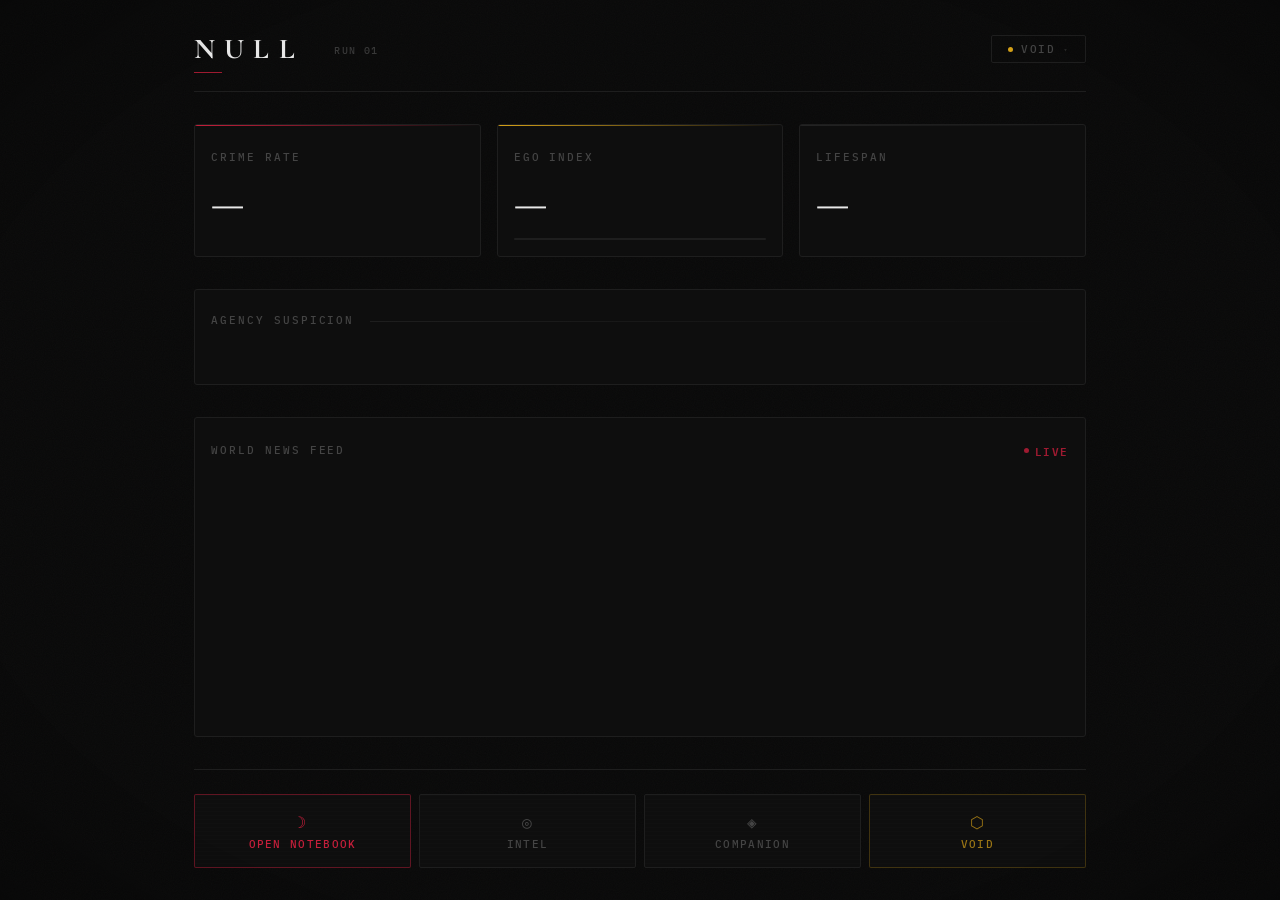
==== commit eccb0e28: "feat(engine): add mulberry32 seeded PRNG and deterministic utilities" ====
--- a/index.html
+++ b/index.html
@@ -17,6 +17,7 @@
   <link rel="stylesheet" href="style/dashboard.css">
   <link rel="stylesheet" href="style/notebook.css">
   <link rel="stylesheet" href="style/intel.css">
+  <link rel="stylesheet" href="style/eyes-deal.css">
 
   <!-- Inline SVG favicon — N in crimson on near-black -->
   <link rel="icon"
@@ -127,9 +128,12 @@
   <script type="module" src="engine/gameState.js"></script>
   <script type="module" src="engine/agencyEngine.js"></script>
   <script type="module" src="engine/geminiEngine.js"></script>
+  <script type="module" src="engine/eyesTimer.js"></script>
   <script type="module" src="screens/dashboard.js"></script>
   <script type="module" src="screens/notebook.js"></script>
   <script type="module" src="screens/intel.js"></script>
+  <script type="module" src="screens/companion.js"></script>
+  <script type="module" src="screens/void.js"></script>
 
 </body>
 
--- a/style/main.css
+++ b/style/main.css
@@ -325,3 +325,426 @@
 .text-green   { color: var(--color-safe-green-text); }
 .text-muted   { color: var(--color-text-muted); }
 .text-dim     { color: var(--color-text-dim); }
+
+/* ---------------------------------------------------------------------------
+   Companion & Dossier Screen
+   --------------------------------------------------------------------------- */
+
+.companion-screen,
+.void-screen {
+  max-width: 960px;
+  margin: 0 auto;
+  padding: 24px;
+}
+
+.companion__topbar,
+.void__topbar {
+  display: flex;
+  align-items: center;
+  justify-content: space-between;
+  border-bottom: 1px solid var(--color-surface-border);
+  padding-bottom: 16px;
+  margin-bottom: 24px;
+}
+
+.companion__title,
+.void__title {
+  font-family: var(--font-heading);
+  font-size: var(--text-2xl);
+  letter-spacing: 0.1em;
+  color: var(--color-text-primary);
+}
+
+.companion__back-btn,
+.void__back-btn {
+  background: transparent;
+  border: 1px solid var(--color-surface-border);
+  color: var(--color-text-secondary);
+  font-family: var(--font-body);
+  font-size: var(--text-sm);
+  padding: 6px 14px;
+  border-radius: var(--radius-sm);
+  cursor: pointer;
+  transition: all var(--duration-fast);
+}
+
+.companion__back-btn:hover,
+.void__back-btn:hover {
+  border-color: var(--color-text-muted);
+  color: var(--color-text-primary);
+  background: var(--color-surface-raised);
+}
+
+.watcher-card {
+  display: flex;
+  gap: 20px;
+  background: var(--color-surface);
+  border: 1px solid var(--color-surface-border);
+  border-left: 3px solid var(--color-accent-secondary);
+  padding: 24px;
+  margin-bottom: 28px;
+  border-radius: var(--radius-sm);
+}
+
+.watcher-card__avatar {
+  font-size: 2.2rem;
+  color: var(--color-accent-secondary);
+  opacity: 0.85;
+}
+
+.watcher-card__name {
+  font-family: var(--font-heading);
+  font-size: var(--text-xl);
+  color: var(--color-text-primary);
+}
+
+.watcher-card__subtitle {
+  font-size: var(--text-xs);
+  color: var(--color-text-muted);
+  text-transform: uppercase;
+  letter-spacing: 0.1em;
+  margin-bottom: 12px;
+}
+
+.watcher-card__dialogue {
+  font-family: var(--font-heading);
+  font-style: italic;
+  font-size: var(--text-lg);
+  color: #ccc;
+  line-height: 1.6;
+  margin-bottom: 16px;
+}
+
+.watcher-bargain-box {
+  background: #121008;
+  border: 1px solid rgba(212, 160, 23, 0.25);
+  padding: 16px;
+  border-radius: var(--radius-sm);
+}
+
+.watcher-bargain-box__title {
+  font-size: var(--text-xs);
+  font-weight: 600;
+  letter-spacing: 0.12em;
+  color: var(--color-accent-secondary);
+  margin-bottom: 6px;
+}
+
+.watcher-bargain-box__desc {
+  font-size: var(--text-sm);
+  color: #bbb;
+  margin-bottom: 12px;
+  line-height: 1.5;
+}
+
+.btn-bargain {
+  background: var(--color-gold-glow);
+  border: 1px solid var(--color-accent-secondary);
+  color: var(--color-accent-secondary);
+  font-family: var(--font-body);
+  font-size: var(--text-xs);
+  font-weight: 600;
+  letter-spacing: 0.08em;
+  padding: 8px 16px;
+  border-radius: var(--radius-sm);
+  cursor: pointer;
+  transition: all var(--duration-fast);
+}
+
+.btn-bargain:hover {
+  background: rgba(212, 160, 23, 0.25);
+  box-shadow: 0 0 14px rgba(212, 160, 23, 0.2);
+}
+
+.dossier-grid {
+  display: grid;
+  grid-template-columns: repeat(auto-fill, minmax(280px, 1fr));
+  gap: 16px;
+  margin-top: 16px;
+}
+
+.dossier-card {
+  background: var(--color-surface);
+  border: 1px solid var(--color-surface-border);
+  padding: 16px;
+  border-radius: var(--radius-sm);
+  display: flex;
+  flex-direction: column;
+  justify-content: space-between;
+}
+
+.dossier-card--dead {
+  opacity: 0.55;
+  border-color: #2a1111;
+  background: #0d0808;
+}
+
+.dossier-card__header {
+  display: flex;
+  justify-content: space-between;
+  align-items: flex-start;
+  margin-bottom: 8px;
+}
+
+.dossier-card__name {
+  font-family: var(--font-heading);
+  font-size: var(--text-md);
+  font-weight: 600;
+  color: var(--color-text-primary);
+}
+
+.dossier-card__name.strike {
+  text-decoration: line-through;
+  color: var(--color-accent-primary);
+}
+
+.dossier-card__role {
+  font-size: var(--text-xs);
+  color: var(--color-text-secondary);
+}
+
+.dossier-faction {
+  color: var(--color-accent-secondary);
+}
+
+.dossier-status {
+  font-size: 0.65rem;
+  padding: 2px 6px;
+  border-radius: 2px;
+  font-weight: 600;
+  letter-spacing: 0.05em;
+}
+
+.dossier-status--alive {
+  background: var(--color-safe-green);
+  color: var(--color-safe-green-text);
+}
+
+.dossier-status--dead {
+  background: rgba(196, 30, 58, 0.2);
+  color: var(--color-accent-primary);
+}
+
+.dossier-card__desc {
+  font-size: var(--text-xs);
+  color: #888;
+  line-height: 1.45;
+  margin-bottom: 12px;
+}
+
+.dossier-card__actions {
+  display: flex;
+  gap: 8px;
+}
+
+.btn-dossier-action {
+  flex: 1;
+  background: transparent;
+  border: 1px solid var(--color-surface-border);
+  color: var(--color-text-secondary);
+  font-family: var(--font-body);
+  font-size: 0.72rem;
+  padding: 6px 8px;
+  border-radius: var(--radius-sm);
+  cursor: pointer;
+  transition: all var(--duration-fast);
+}
+
+.btn-dossier-action:hover {
+  background: var(--color-surface-raised);
+  border-color: var(--color-text-muted);
+  color: var(--color-text-primary);
+}
+
+/* ---------------------------------------------------------------------------
+   The Void & Endings Screen
+   --------------------------------------------------------------------------- */
+
+.void-card {
+  background: var(--color-surface);
+  border: 1px solid var(--color-surface-border);
+  padding: 20px;
+  border-radius: var(--radius-sm);
+  margin-bottom: 20px;
+}
+
+.ending-badge {
+  display: inline-block;
+  font-size: var(--text-xs);
+  font-weight: 600;
+  letter-spacing: 0.1em;
+  padding: 4px 10px;
+  border-radius: 2px;
+  margin-bottom: 12px;
+}
+
+.status--ongoing {
+  background: #141c24;
+  color: #6a9cc8;
+  border: 1px solid #1a3a5c;
+}
+
+.status--victory {
+  background: rgba(61, 220, 132, 0.12);
+  color: var(--color-safe-green-text);
+  border: 1px solid var(--color-safe-green-text);
+}
+
+.status--defeat {
+  background: var(--color-danger-red-dim);
+  color: var(--color-accent-primary);
+  border: 1px solid var(--color-accent-primary);
+}
+
+.ending-name {
+  font-family: var(--font-heading);
+  font-size: var(--text-2xl);
+  color: var(--color-text-primary);
+  margin-bottom: 6px;
+}
+
+.ending-desc {
+  font-size: var(--text-base);
+  color: #aaa;
+  margin-bottom: 16px;
+}
+
+.ending-metrics {
+  display: grid;
+  grid-template-columns: repeat(auto-fit, minmax(180px, 1fr));
+  gap: 12px;
+  background: #090909;
+  padding: 12px;
+  border-radius: var(--radius-sm);
+}
+
+.ending-metric .label {
+  display: block;
+  font-size: var(--text-xs);
+  color: var(--color-text-muted);
+}
+
+.ending-metric .value {
+  font-size: var(--text-md);
+  font-weight: 600;
+  color: var(--color-text-primary);
+}
+
+.memory-stats {
+  display: flex;
+  gap: 24px;
+  margin-bottom: 12px;
+  font-size: var(--text-sm);
+  color: #bbb;
+}
+
+.memory-tendencies {
+  list-style: square;
+  padding-left: 20px;
+  font-size: var(--text-xs);
+  color: #888;
+  line-height: 1.6;
+}
+
+.void-event-list {
+  max-height: 240px;
+  overflow-y: auto;
+  font-size: 0.78rem;
+  display: flex;
+  flex-direction: column;
+  gap: 6px;
+}
+
+.void-event-item {
+  padding: 4px 0;
+  border-bottom: 1px solid #161616;
+}
+
+.void-event-turn {
+  color: var(--color-accent-secondary);
+  margin-right: 8px;
+}
+
+.void-event-type {
+  color: #6a9cc8;
+  margin-right: 8px;
+}
+
+.void-event-desc {
+  color: #ccc;
+}
+
+.btn-reset {
+  background: rgba(196, 30, 58, 0.1);
+  border: 1px solid var(--color-accent-primary);
+  color: var(--color-accent-primary);
+  font-family: var(--font-body);
+  font-size: var(--text-xs);
+  font-weight: 600;
+  letter-spacing: 0.08em;
+  padding: 10px 18px;
+  border-radius: var(--radius-sm);
+  cursor: pointer;
+  transition: all var(--duration-fast);
+}
+
+.btn-reset:hover {
+  background: rgba(196, 30, 58, 0.25);
+  box-shadow: 0 0 12px rgba(196, 30, 58, 0.3);
+}
+
+/* ── Top Bar Action Buttons ── */
+.dashboard__wait-btn {
+  background: var(--color-surface-raised);
+  border: 1px solid var(--color-surface-border);
+  color: var(--color-text-secondary);
+  font-family: var(--font-body);
+  font-size: var(--text-xs);
+  font-weight: 600;
+  padding: 6px 12px;
+  border-radius: var(--radius-sm);
+  cursor: pointer;
+  margin-right: 12px;
+  display: inline-flex;
+  align-items: center;
+  gap: 6px;
+  transition: all var(--duration-fast);
+}
+
+.dashboard__wait-btn:hover {
+  border-color: var(--color-text-muted);
+  color: var(--color-text-primary);
+  background: #202020;
+}
+
+.field-select {
+  width: 100%;
+  background: var(--color-surface-raised);
+  border: 1px solid var(--color-surface-border);
+  color: var(--color-text-primary);
+  font-family: var(--font-body);
+  font-size: var(--text-sm);
+  padding: 8px 12px;
+  border-radius: var(--radius-sm);
+  margin-top: 6px;
+  outline: none;
+}
+
+.field-select:focus {
+  border-color: var(--color-text-muted);
+}
+
+.target-select-section {
+  margin-bottom: 20px;
+}
+
+.ledger-cost-notice {
+  font-size: 0.78rem;
+  color: #bbb;
+  background: #141108;
+  border-left: 3px solid var(--color-accent-secondary);
+  padding: 10px 14px;
+  margin-bottom: 20px;
+  border-radius: var(--radius-sm);
+}
+
--- a/style/dashboard.css
+++ b/style/dashboard.css
@@ -54,18 +54,20 @@
   opacity: 0.8;
 }
 
-/* Run indicator — top-right of the title */
+/* Run indicator — next to title */
 .dashboard__run-tag {
-  position: absolute;
-  top: 2px;
-  right: -48px;
-  font-family: var(--font-body);
-  font-size: 0.58rem;
+  position: relative;
+  display: inline-block;
+  vertical-align: middle;
+  margin-left: 14px;
+  top: -2px;
+  font-family: var(--font-body);
+  font-size: 0.65rem;
   font-weight: 500;
-  letter-spacing: 0.18em;
+  letter-spacing: 0.14em;
   text-transform: uppercase;
   color: var(--color-text-muted);
-  opacity: 0.6;
+  opacity: 0.8;
 }
 
 /* Void button */
